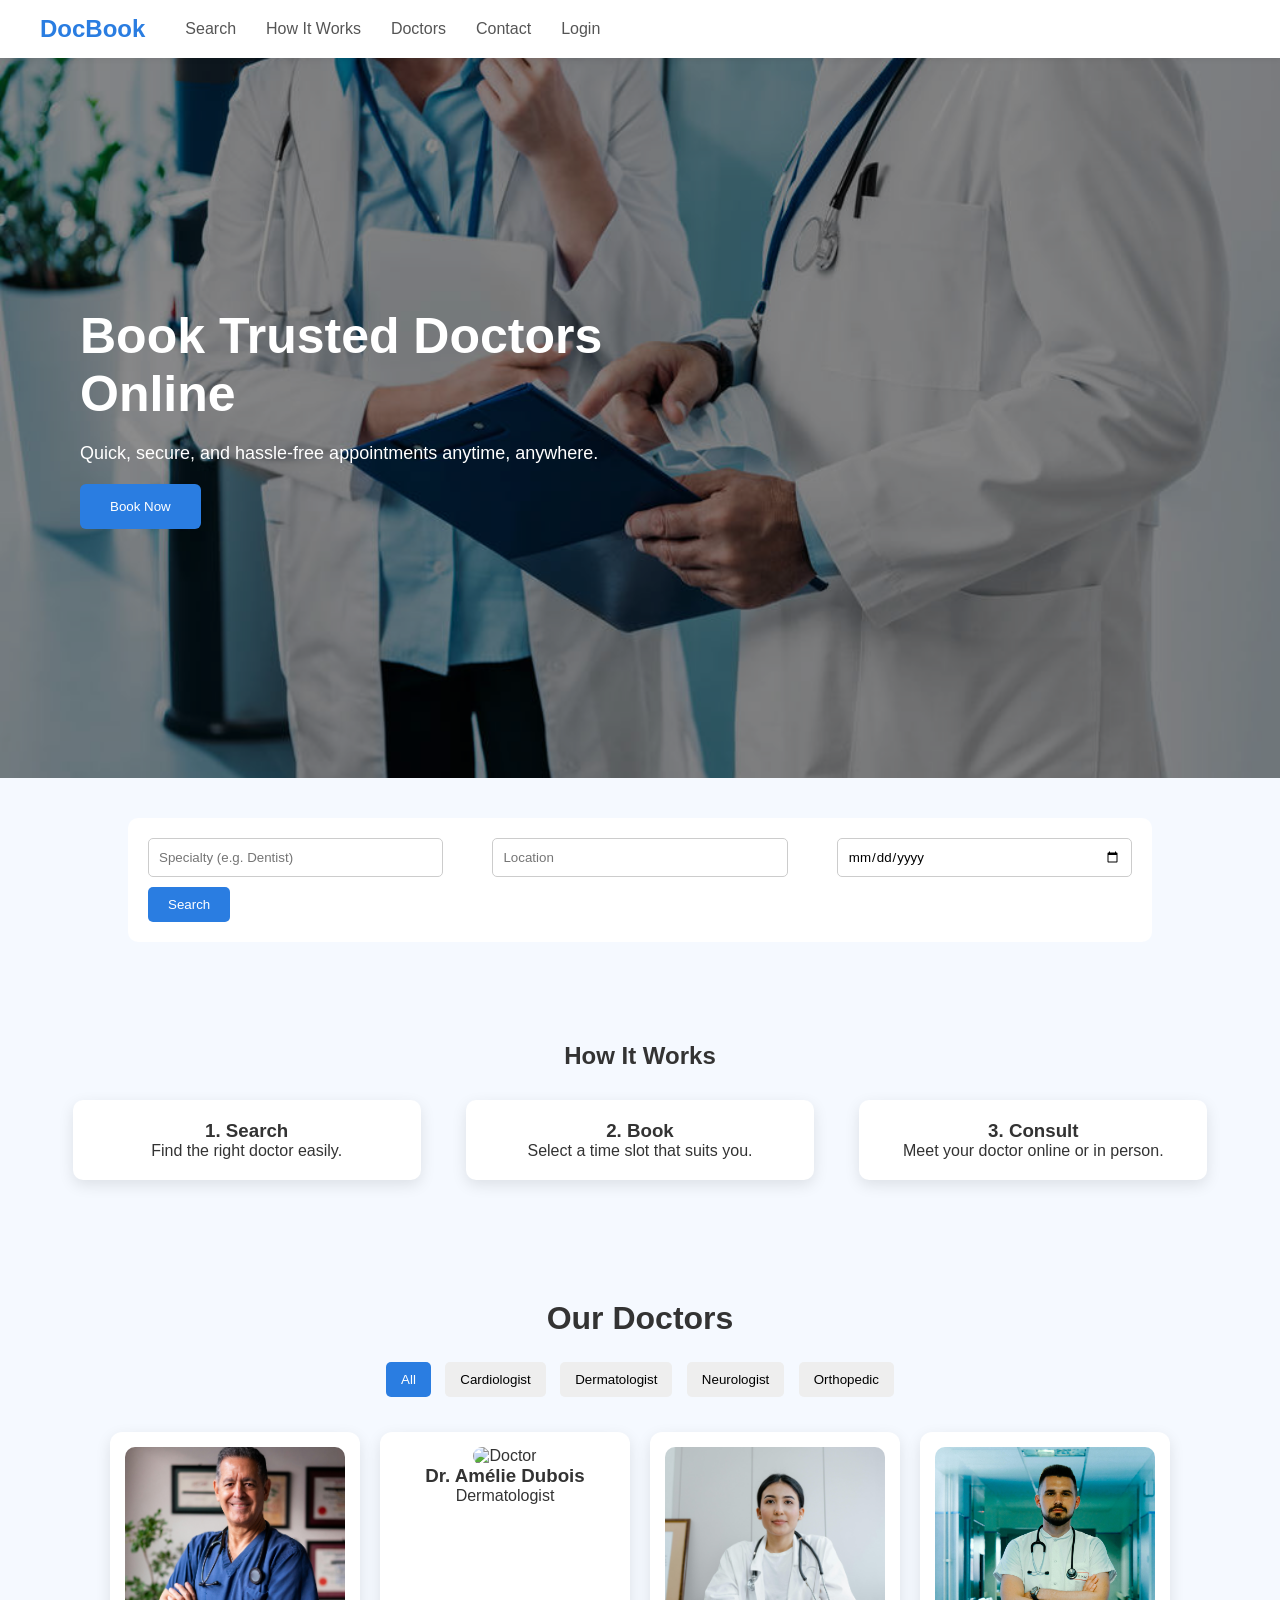
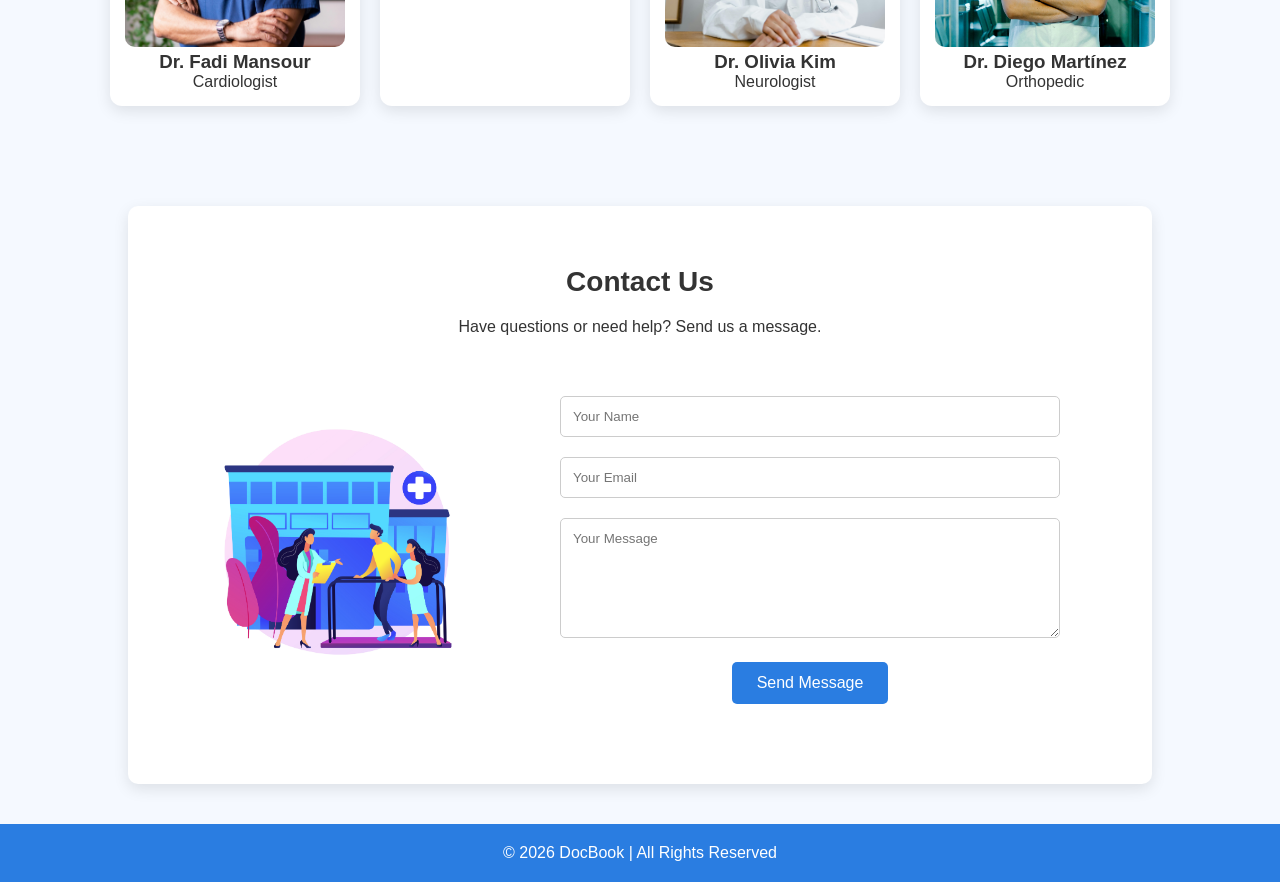
==== index.html @ 844269f1 "Rename Home_page.html to index.html" ====
<!DOCTYPE html>
<html lang="en">
<head>
    <meta charset="UTF-8">
    <meta name="viewport" content="width=device-width, initial-scale=1.0">
    <title>DocBook - Online Doctor Appointment</title>
    <link rel="stylesheet" href="home.css">
</head>

<body>

<!-- NAVIGATION BAR -->

<nav>
    <h2>DocBook</h2>

    <div class="nav-right">
        <ul class="nav-links">
            <!-- Links to page sections -->
            <li><a href="#search">Search</a></li>
            <li><a href="#steps">How It Works</a></li>       
            <li><a href="#doctors">Doctors</a></li>
            <li><a href="#contact">Contact</a></li>
            <li><a href="login.html">Login</a></li>
        </ul>
    </div>
</nav>

<!-- HERO SECTION -->
<!-- Main introduction area with heading and call-to-action button -->
<section class="hero">

    <div class="hero-text">
        <h1>Book Trusted Doctors Online</h1>
        <p>Quick, secure, and hassle-free appointments anytime, anywhere.</p>
        <button id="bookBtn">Book Now</button>
    </div>

</section>

<!-- SEARCH SECTION  -->
<!-- Let the users to search doctors by specialty, location, and date -->
<section class="search-box" id="search">

    <input type="text" placeholder="Specialty (e.g. Dentist)">
    <input type="text" placeholder="Location">
    <input type="date">

    <button id="searchBtn">Search</button>

</section>

<!-- HOW IT WORKS SECTION -->
<!-- Explains the booking process-->
<section class="steps" id="steps">

    <h2>How It Works</h2>

    <div class="step-container">

        <div class="step">
            <!-- Step 1 -->
            <h3>1. Search</h3>
            <p>Find the right doctor easily.</p>
        </div>

        <div class="step">
            <!-- Step 2 -->
            <h3>2. Book</h3>
            <p>Select a time slot that suits you.</p>
        </div>

        <div class="step">
            <!-- Step 3 -->
            <h3>3. Consult</h3>
            <p>Meet your doctor online or in person.</p>
        </div>

    </div>

</section>

<!-- DOCTORS SECTION -->
<!-- Displays list of doctors with filter options -->
<section class="doctors" id="doctors">

    <h2>Our Doctors</h2>

    <!-- Filter buttons for doctor specialties -->
    <div class="filter-box">
        <button class="filter-btn active" data-specialty="all">All</button>
        <button class="filter-btn" data-specialty="Cardiologist">Cardiologist</button>
        <button class="filter-btn" data-specialty="Dermatologist">Dermatologist</button>
        <button class="filter-btn" data-specialty="Neurologist">Neurologist</button>
        <button class="filter-btn" data-specialty="Orthopedic">Orthopedic</button>
    </div>

    <!-- Doctor profile cards -->
    <div class="doctor-container">

        <!-- Doctor 1 -->
        <a href="doctor-profile.html?doctor=fadi" class="doctor-card" data-specialty="Cardiologist" data-location="Leeds">
            <img src="Fadi-Mansour/Fadi-Mansour-profile-pic.jpg" alt="Doctor">
            <h3>Dr. Fadi Mansour</h3>
            <p>Cardiologist</p>
        </a>

        <!-- Doctor 2 -->
        <a href="doctor-profile.html?doctor=amelie" class="doctor-card" data-specialty="Dermatologist" data-location="London">
            <img src="Amélie-Dubois/Amélie-Dubois-profile-pic.jpg" alt="Doctor">
            <h3>Dr. Amélie Dubois</h3>
            <p>Dermatologist</p>
        </a>

        <!-- Doctor 3 -->
        <a href="doctor-profile.html?doctor=olivia" class="doctor-card" data-specialty="Neurologist" data-location="Manchester">
            <img src="Olivia-Kim/Olivia-Kim-profile-pic.jpg" alt="Doctor">
            <h3>Dr. Olivia Kim</h3>
            <p>Neurologist</p>
        </a>

        <!-- Doctor 4 -->
        <a href="doctor-profile.html?doctor=diego" class="doctor-card" data-specialty="Orthopedic" data-location="London">
            <img src="Diego-Martínez/Diego-Martinez-profile-pic.jpg" alt="Doctor">
            <h3>Dr. Diego Martínez</h3>
            <p>Orthopedic</p>
        </a>

    </div>

</section>

<!-- CONTACT SECTION -->
<!-- Contact form for users to send messages -->
<section class="contact" id="contact">

    <h2>Contact Us</h2>
    
    <p>Have questions or need help? Send us a message.</p>
    <div class="contact-container">

    <!-- Left: Image -->
    <div class="contact-image">
        <img src="contact-us-illus/19198607.jpg" alt="Contact illustration">
    </div>
      
    
    <!-- Right: Form -->
        <!-- Right: Form -->
    <div class="contact-form">
    <form id="contactForm">

        <!-- User name input -->
        <input type="text" id="contactName" placeholder="Your Name" required>

        <!-- User email input -->
        <input type="email" id="contactEmail" placeholder="Your Email" required>

        <!-- User message input -->
        <textarea id="contactMessage" placeholder="Your Message" rows="5" required></textarea>

        <!-- Submit button -->
        <button type="submit">Send Message</button>

        <!-- Success message (hidden by default) -->
        <p id="contactSuccess" style="display:none; color:green; margin-top:10px;">
            Message sent successfully!
        </p>

    </form>
    </div>
    </div>  
</section>

<!-- FOOTER -->
<!-- Copyright information -->
<footer>
    <p>© 2026 DocBook | All Rights Reserved</p>
</footer>

<!-- Linked to a Javascript file -->
<script src="script.js"></script>
</body>
</html>
---- home.css ----
* {
    margin: 0;
    padding: 0;
    box-sizing: border-box;
    font-family: Arial, sans-serif;
}

/* ================================
   BODY STYLING
   ================================ */
body {
    background-color: #f5f9ff;
    color: #333;
}

/* ================================
   NAVBAR
   ================================ */
nav {
    display: flex;
    align-items: center;
    padding: 15px 40px;
    background: white;
    box-shadow: 0 2px 5px rgba(0, 0, 0, 0.05);
    position: sticky;
    top: 0;
    z-index: 1000;
}

/* Logo styling */
nav h2 {
    color: #2a7de1;
    font-size: 24px;
    margin-right: 40px;
}

/* Navigation links container */
.nav-links {
    list-style: none;
    display: flex;
    gap: 30px;
}

/* Navigation link style */
.nav-links li a {
    text-decoration: none;
    color: #555;
    font-weight: 500;
    position: relative;
    transition: 0.3s;
}

/* Underline hover animation */
.nav-links li a::after {
    content: "";
    position: absolute;
    width: 0%;
    height: 2px;
    left: 0;
    bottom: -5px;
    background: #2a7de1;
    transition: 0.3s;
}

/* Hover effect for links */
.nav-links li a:hover {
    color: #2a7de1;
}

.nav-links li a:hover::after {
    width: 100%;
}

/* Focus state for accessibility */
.nav-links li a:focus {
    outline: 2px solid #2a7de1;
    outline-offset: 2px;
}

/* Login button styling */
.login-nav-btn {
    color: #2a7de1;
    font-weight: bold;
    border: 1px solid #2a7de1;
    padding: 5px 15px;
    border-radius: 5px;
    transition: all 0.3s ease;
    cursor: pointer;
    background: transparent;
}

.login-nav-btn:hover {
    background-color: #2a7de1;
    color: white;
}

.login-nav-btn:focus {
    outline: 2px solid #2a7de1;
    outline-offset: 2px;
}

/* ================================
   HERO SECTION
   ================================ */
.hero {
    height: 80vh;
    width: 100%;
    display: flex;
    align-items: center;
    padding: 0 80px;
    color: white;
    position: relative;
    overflow: hidden;
}

/* Background image animation layer */
.hero::before {
    content: "";
    position: absolute;
    top: 0;
    left: 0;
    width: 100%;
    height: 100%;
    background-size: cover;
    background-position: center;
    background-image: url("banner-photos/2-dawin.jpg");
    animation: bannerSlide 15s infinite;
    z-index: -1;
}

/* Dark overlay for better text visibility */
.hero::after {
    content: "";
    position: absolute;
    top: 0;
    left: 0;
    width: 100%;
    height: 100%;
    background: rgba(0, 0, 0, 0.45);
    z-index: -1;
}

/* Hero text container */
.hero-text {
    max-width: 600px;
    animation: fadeIn 1s ease-in-out;
}

/* Hero title */
.hero-text h1 {
    font-size: 50px;
}

/* Hero paragraph */
.hero-text p {
    font-size: 18px;
    margin: 20px 0;
}

/* Hero button */
.hero-text button {
    padding: 15px 30px;
    background: #2a7de1;
    color: white;
    border: none;
    border-radius: 6px;
    cursor: pointer;
    transition: 0.3s;
}

.hero-text button:hover {
    transform: scale(1.05);
}

.hero-text button:focus {
    outline: 2px solid white;
    outline-offset: 2px;
}

/* ================================
   ANIMATIONS
   ================================ */
@keyframes bannerSlide {
    0% {
        background-image: url("banner-photos/2-dawin.jpg");
    }
    25% {
        background-image: url("banner-photos/atiba2-flbloc.jpg");
    }
    50% {
        background-image: url("banner-photos/bayass.jpg");
    }
    75% {
        background-image: url("banner-photos/noti.jpg");
    }
    100% {
        background-image: url("banner-photos/tbiba.jpg");
    }
}

@keyframes fadeIn {
    from {
        opacity: 0;
        transform: translateY(20px);
    }
    to {
        opacity: 1;
        transform: translateY(0);
    }
}

/* ================================
   SEARCH BOX
   ================================ */
.search-box {
    margin: 40px auto;
    width: 80%;
    background: white;
    padding: 20px;
    border-radius: 10px;
    display: flex;
    gap: 10px;
    justify-content: space-between;
    flex-wrap: wrap;
}

/* Input fields inside search box */
.search-box input,
.search-box select {
    padding: 10px;
    width: 30%;
    min-width: 150px;
    border: 1px solid #ccc;
    border-radius: 5px;
    transition: 0.3s;
}

.search-box input:focus,
.search-box select:focus {
    outline: 2px solid #2a7de1;
    outline-offset: 1px;
}

/* Search button */
.search-box button {
    padding: 10px 20px;
    background: #2a7de1;
    color: white;
    border: none;
    border-radius: 5px;
    cursor: pointer;
    transition: 0.3s;
    white-space: nowrap;
}

.search-box button:hover {
    background: #1f5bb4;
}

.search-box button:focus {
    outline: 2px solid #2a7de1;
    outline-offset: 2px;
}

/* ================================
   HOW IT WORKS SECTION
   ================================ */
.steps {
    text-align: center;
    padding: 60px;
}

/* Steps layout container */
.step-container {
    display: flex;
    justify-content: space-around;
    margin-top: 30px;
    flex-wrap: wrap;
    gap: 20px;
}

/* Individual step box */
.step {
    width: 30%;
    min-width: 250px;
    padding: 20px;
    background: white;
    border-radius: 10px;
    box-shadow: 0 5px 15px rgba(0, 0, 0, 0.1);
    transition: 0.3s;
}

.step:hover {
    transform: translateY(-5px);
    box-shadow: 0 8px 20px rgba(0, 0, 0, 0.15);
}

.step:focus-within {
    outline: 2px solid #2a7de1;
}

/* ================================
   DOCTORS SECTION
   ================================ */
.doctors {
    padding: 60px;
    text-align: center;
}

.doctors h2 {
    margin-bottom: 20px;
    font-size: 32px;
}

/* Filter buttons container */
.filter-box {
    margin-bottom: 30px;
}

/* Filter buttons */
.filter-btn {
    padding: 10px 15px;
    margin: 5px;
    border: none;
    background: #eee;
    border-radius: 5px;
    cursor: pointer;
    transition: 0.3s;
}

/* Active/hover filter buttons */
.filter-btn:hover,
.filter-btn.active {
    background: #2a7de1;
    color: white;
}

.filter-btn:focus {
    outline: 2px solid #2a7de1;
    outline-offset: 2px;
}

/* Doctors grid layout */
.doctor-container {
    display: flex;
    justify-content: center;
    gap: 20px;
    flex-wrap: wrap;
}

/* Doctor card */
.doctor-card {
    width: 250px;
    background: white;
    border-radius: 12px;
    padding: 15px;
    box-shadow: 0 5px 15px rgba(0, 0, 0, 0.1);
    transition: 0.3s;
    cursor: pointer;
    display: block;
    text-decoration: none;
    color: inherit;
}

/* Doctor image */
.doctor-card img {
    width: 100%;
    height: 200px;
    object-fit: cover;
    border-radius: 10px;
}

/* Hover effect for cards */
.doctor-card:hover {
    transform: translateY(-10px);
    box-shadow: 0 10px 25px rgba(0, 0, 0, 0.2);
}

.doctor-card:focus {
    outline: 2px solid #2a7de1;
    outline-offset: 2px;
}

/* ================================
   PROFILE PAGE
   ================================ */
.profile-page {
    display: flex;
    padding: 50px;
    gap: 50px;
    flex-wrap: wrap;
}

/* Left side gallery */
.profile-left {
    flex: 1;
    min-width: 300px;
}

/* Image gallery layout */
.gallery {
    display: flex;
    gap: 15px;
    flex-wrap: wrap;
}

/* Gallery images */
.gallery img {
    width: 250px;
    height: 250px;
    object-fit: cover;
    border-radius: 10px;
    transition: 0.3s;
    cursor: pointer;
}

/* Image hover effect */
.gallery img:hover {
    transform: scale(1.05);
    box-shadow: 0 5px 20px rgba(0, 0, 0, 0.2);
}

.gallery img:focus {
    outline: 2px solid #2a7de1;
    outline-offset: 2px;
}

/* Right side info */
.profile-right {
    flex: 1;
    min-width: 300px;
}

.specialty {
    color: #2a7de1;
    margin-bottom: 20px;
    font-size: 18px;
    font-weight: bold;
}

/* Info boxes */
.info-box {
    margin-bottom: 20px;
    text-align: left;
}

/* Profile button */
.profile-right button {
    padding: 12px 25px;
    background: #2a7de1;
    color: white;
    border: none;
    border-radius: 5px;
    cursor: pointer;
    transition: 0.3s;
    font-size: 16px;
}

.profile-right button:hover {
    background: #1f5bb4;
}

.profile-right button:focus {
    outline: 2px solid #2a7de1;
    outline-offset: 2px;
}

/* ================================
   BOOKING SECTION
   ================================ */
.booking {
    padding: 60px;
    text-align: center;
    background: #fff;
    margin: 40px auto;
    width: 80%;
    min-width: 300px;
    border-radius: 10px;
    box-shadow: 0 5px 15px rgba(0, 0, 0, 0.1);
}

.booking h2 {
    font-size: 28px;
    margin-bottom: 20px;
}

/* Time slots container */
.time-slots {
    margin: 20px 0;
    display: flex;
    justify-content: center;
    flex-wrap: wrap;
    gap: 10px;
}

/* Individual time slot */
.slot {
    padding: 10px 15px;
    background: #eee;
    border-radius: 5px;
    cursor: pointer;
    transition: 0.3s;
    border: 1px solid #ddd;
}

/* Slot hover and active state */
.slot:hover,
.slot.active {
    background: #2a7de1;
    color: white;
    border-color: #2a7de1;
}

.slot:focus {
    outline: 2px solid #2a7de1;
    outline-offset: 2px;
}

/* Booking form inputs */
.booking-section input {
    display: block;
    width: 100%;
    max-width: 500px;
    margin: 10px auto;
    padding: 10px;
    border-radius: 5px;
    border: 1px solid #ccc;
    transition: 0.3s;
}

.booking-section input:focus {
    outline: 2px solid #2a7de1;
    outline-offset: 1px;
}

/* ================================
   CONTACT SECTION
   ================================ */
.contact {
    padding: 60px;
    text-align: center;
    background: #fff;
    margin: 40px auto;
    width: 80%;
    min-width: 300px;
    border-radius: 10px;
    box-shadow: 0 5px 15px rgba(0, 0, 0, 0.1);
}

.contact h2 {
    font-size: 28px;
    margin-bottom: 20px;
}

.contact-container {
    display: flex;
    align-items: center;
    justify-content: space-between;
    gap: 40px;
    flex-wrap: wrap;
    margin-top: 30px;
}

.contact-image img {
    width: 300px;
    max-width: 100%;
    border-radius: 10px;
}

.contact-form {
    flex: 1;
    min-width: 300px;
}

/* Contact form container */
.contact form {
    max-width: 500px;
    margin: 20px auto;
}

/* Contact inputs and textarea */
.contact input,
.contact textarea {
    width: 100%;
    padding: 12px;
    margin: 10px 0;
    border-radius: 5px;
    border: 1px solid #ccc;
    font-family: Arial, sans-serif;
    transition: 0.3s;
}

.contact input:focus,
.contact textarea:focus {
    outline: 2px solid #2a7de1;
    outline-offset: 1px;
}

.contact textarea {
    resize: vertical;
    min-height: 120px;
}

/* Contact button */
.contact button {
    padding: 12px 25px;
    background: #2a7de1;
    color: white;
    border: none;
    border-radius: 5px;
    cursor: pointer;
    transition: 0.3s;
    font-size: 16px;
    margin-top: 10px;
}

.contact button:hover {
    background: #1f5bb4;
}

.contact button:focus {
    outline: 2px solid #2a7de1;
    outline-offset: 2px;
}

/* ================================
   FOOTER
   ================================ */
footer {
    background: #2a7de1;
    color: white;
    text-align: center;
    padding: 20px;
    margin-top: 40px;
}

footer p {
    margin: 0;
}

/* ================================
   MOBILE RESPONSIVE
   ================================ */
@media (max-width: 1024px) {
    .search-box input,
    .search-box select {
        width: 40%;
    }

    .step {
        width: 45%;
    }

    .gallery img {
        width: 200px;
        height: 200px;
    }
}

@media (max-width: 768px) {
    nav {
        padding: 15px 20px;
    }

    nav h2 {
        font-size: 20px;
        margin-right: 20px;
    }

    .nav-links {
        gap: 15px;
        font-size: 14px;
    }

    .hero {
        padding: 0 40px;
        height: 60vh;
    }

    .hero-text h1 {
        font-size: 36px;
    }

    .hero-text p {
        font-size: 16px;
    }

    .search-box {
        width: 95%;
        flex-direction: column;
        gap: 10px;
    }

    .search-box input,
    .search-box select,
    .search-box button {
        width: 100%;
    }

    .steps {
        padding: 40px 20px;
    }

    .step-container {
        flex-direction: column;
    }

    .step {
        width: 100%;
    }

    .doctors {
        padding: 40px 20px;
    }

    .profile-page {
        padding: 30px 20px;
        gap: 30px;
    }

    .profile-left,
    .profile-right {
        flex: 1 1 100%;
    }

    .gallery img {
        width: 150px;
        height: 150px;
    }

    .booking {
        padding: 40px 20px;
        width: 95%;
        margin: 20px auto;
    }

    .contact {
        padding: 40px 20px;
        width: 95%;
        margin: 20px auto;
    }

    .contact-container {
        flex-direction: column;
        gap: 20px;
    }

    .contact-image img {
        width: 100%;
        max-width: 300px;
    }
}

@media (max-width: 480px) {
    nav {
        flex-direction: column;
        gap: 15px;
    }

    nav h2 {
        width: 100%;
        text-align: center;
    }

    .nav-links {
        width: 100%;
        flex-direction: column;
        gap: 10px;
        text-align: center;
    }

    .hero {
        padding: 0 20px;
        height: 50vh;
    }

    .hero-text h1 {
        font-size: 28px;
    }

    .hero-text button {
        padding: 12px 24px;
        font-size: 14px;
    }

    .doctors h2 {
        font-size: 24px;
    }

    .doctor-card {
        width: 100%;
        max-width: 280px;
    }

    .gallery img {
        width: 100px;
        height: 100px;
    }

    .specialty {
        font-size: 16px;
    }
}
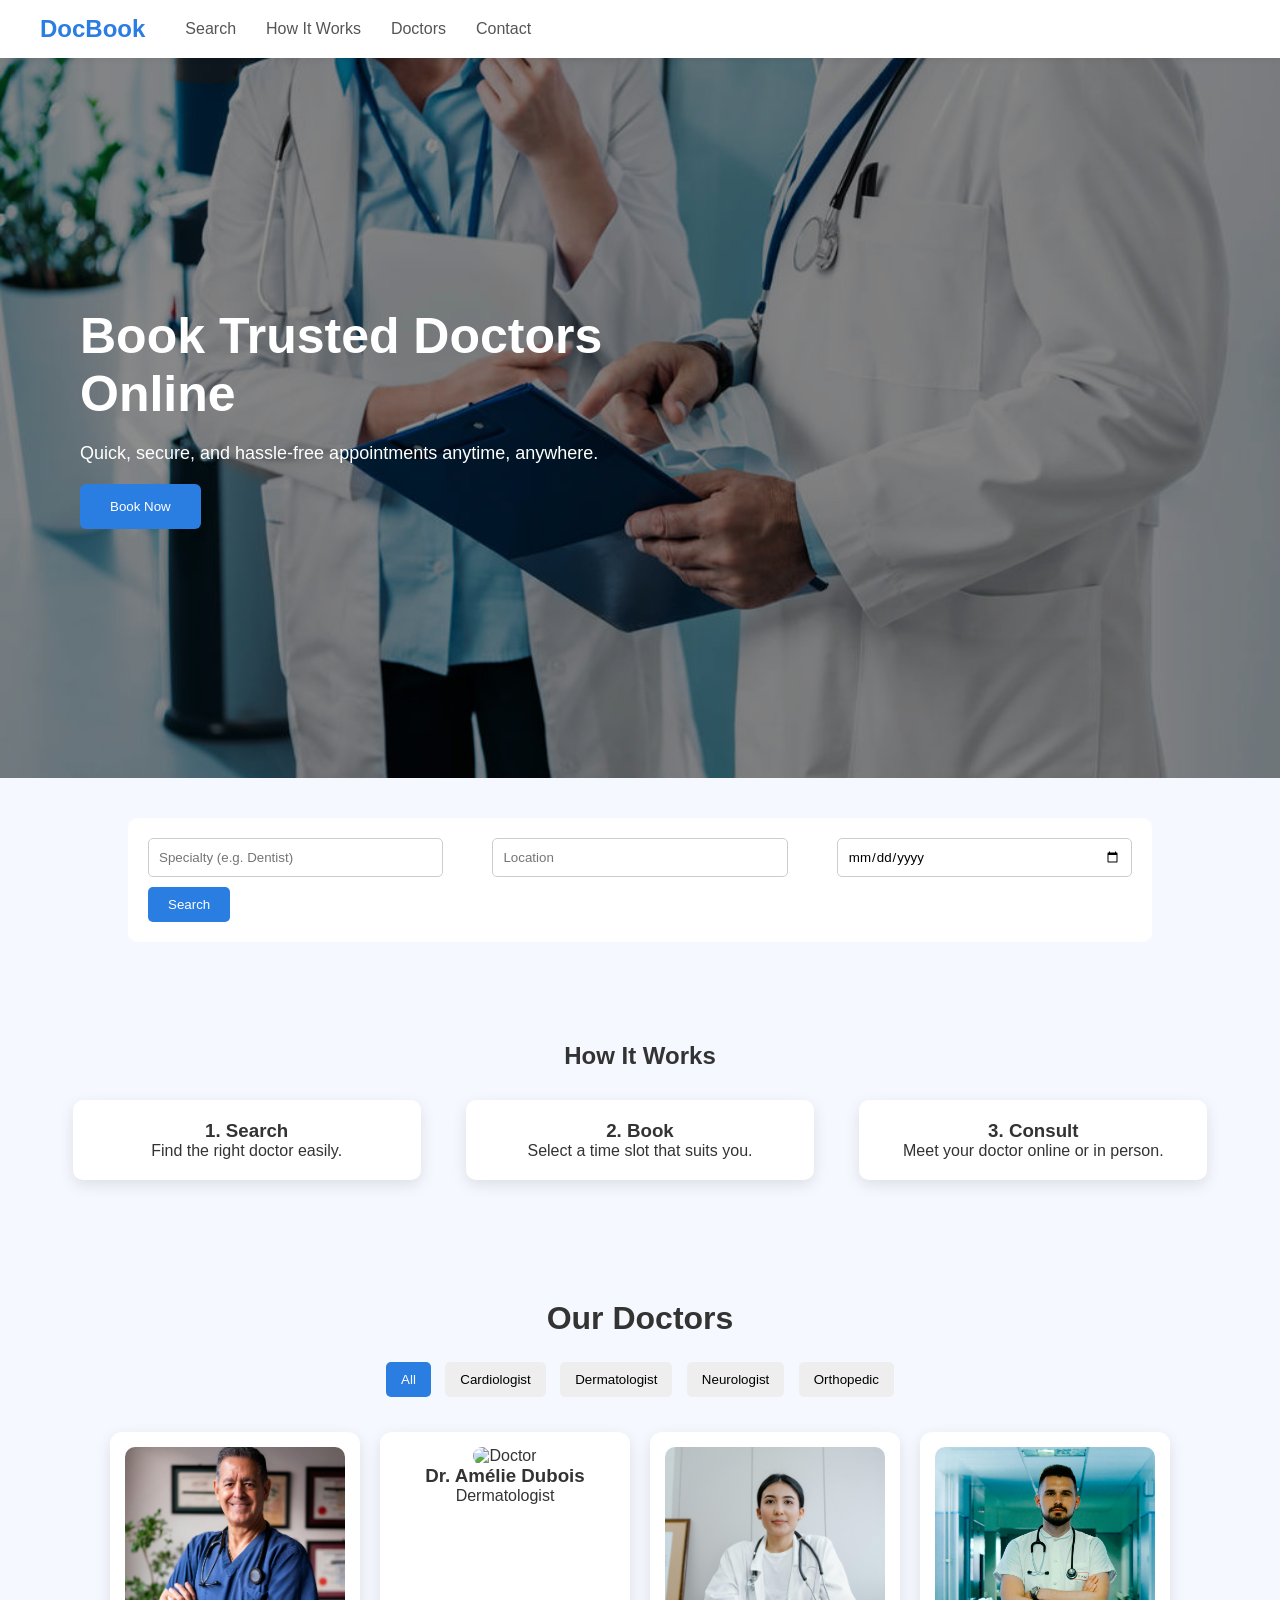
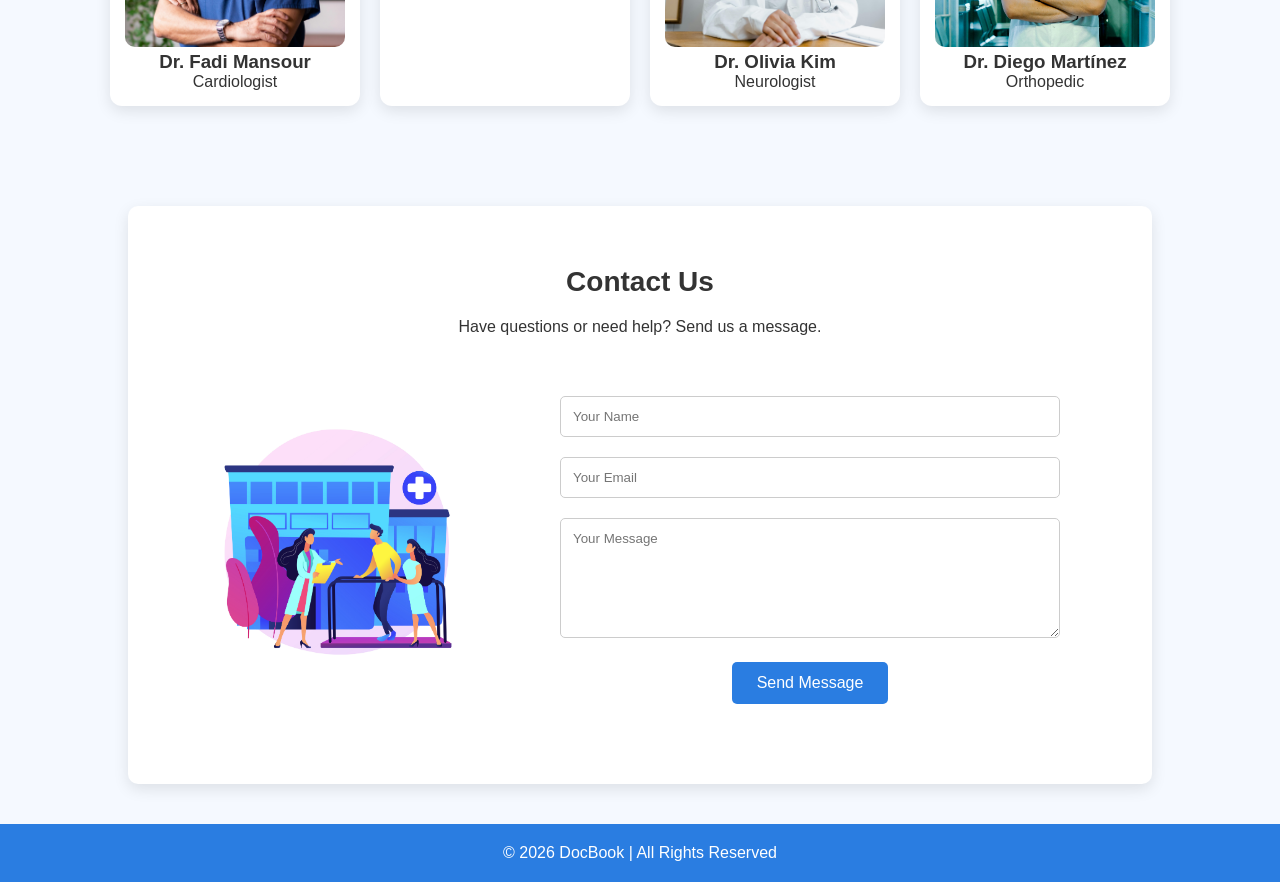
==== commit 7f6e8aba: "Remove login link from navbar" ====
--- a/index.html
+++ b/index.html
@@ -21,7 +21,6 @@
             <li><a href="#steps">How It Works</a></li>       
             <li><a href="#doctors">Doctors</a></li>
             <li><a href="#contact">Contact</a></li>
-            <li><a href="login.html">Login</a></li>
         </ul>
     </div>
 </nav>
